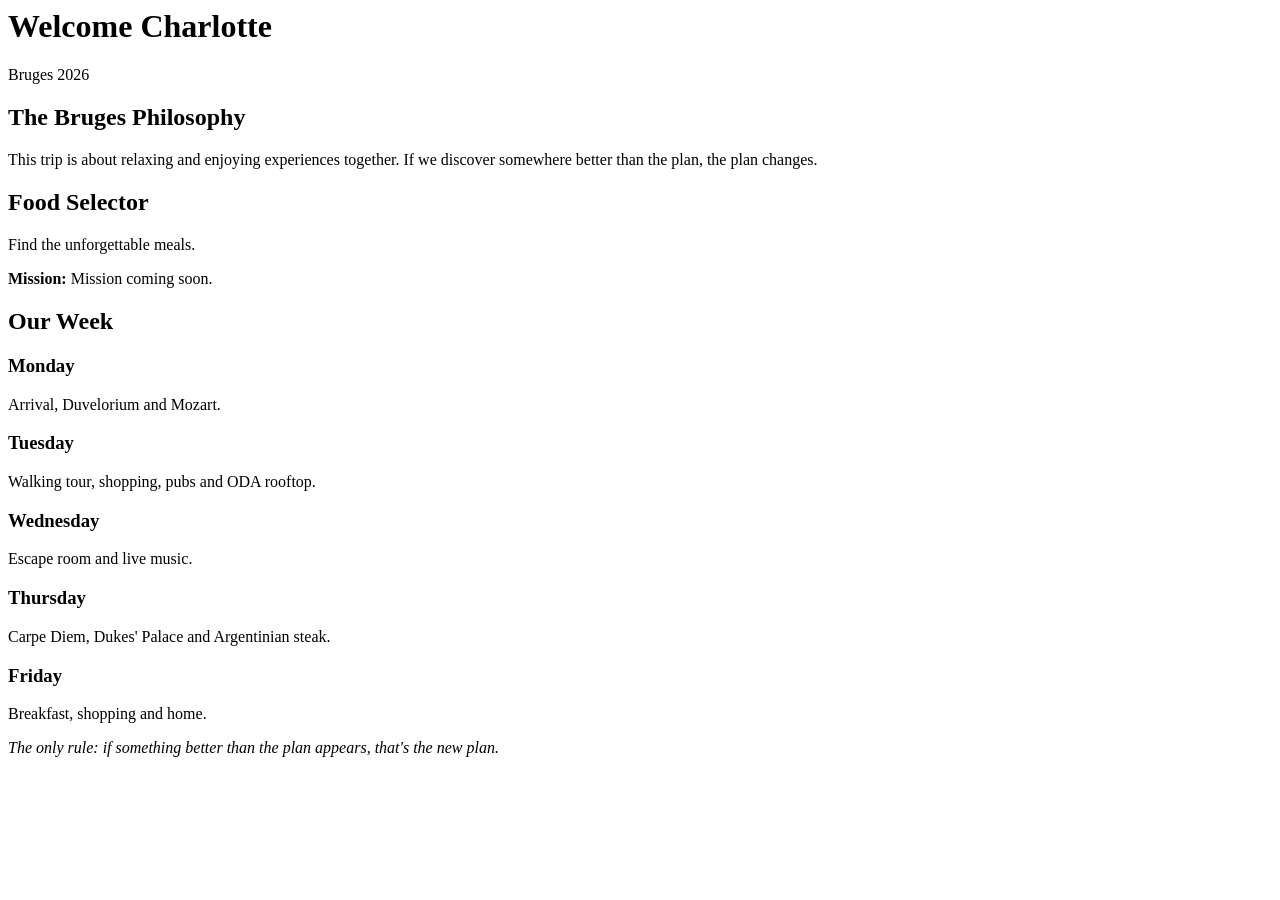
==== charlotte.html @ 6110bd2d "Add files via upload" ====
<html><head><meta name='viewport' content='width=device-width,initial-scale=1'><link rel='stylesheet' href='assets/style.css'><title>Charlotte</title></head><body><div class='hero'><div class='overlay'><h1>Welcome Charlotte</h1><p>Bruges 2026</p></div></div><main><section><h2>The Bruges Philosophy</h2><p>This trip is about relaxing and enjoying experiences together. If we discover somewhere better than the plan, the plan changes.</p></section><section><h2>Food Selector</h2><p>Find the unforgettable meals.</p><p><b>Mission:</b> Mission coming soon.</p></section><section><h2>Our Week</h2><div class='day'><h3>Monday</h3><p>Arrival, Duvelorium and Mozart.</p></div><div class='day'><h3>Tuesday</h3><p>Walking tour, shopping, pubs and ODA rooftop.</p></div><div class='day'><h3>Wednesday</h3><p>Escape room and live music.</p></div><div class='day'><h3>Thursday</h3><p>Carpe Diem, Dukes' Palace and Argentinian steak.</p></div><div class='day'><h3>Friday</h3><p>Breakfast, shopping and home.</p></div></section><footer><em>The only rule: if something better than the plan appears, that's the new plan.</em></footer></main></body></html>
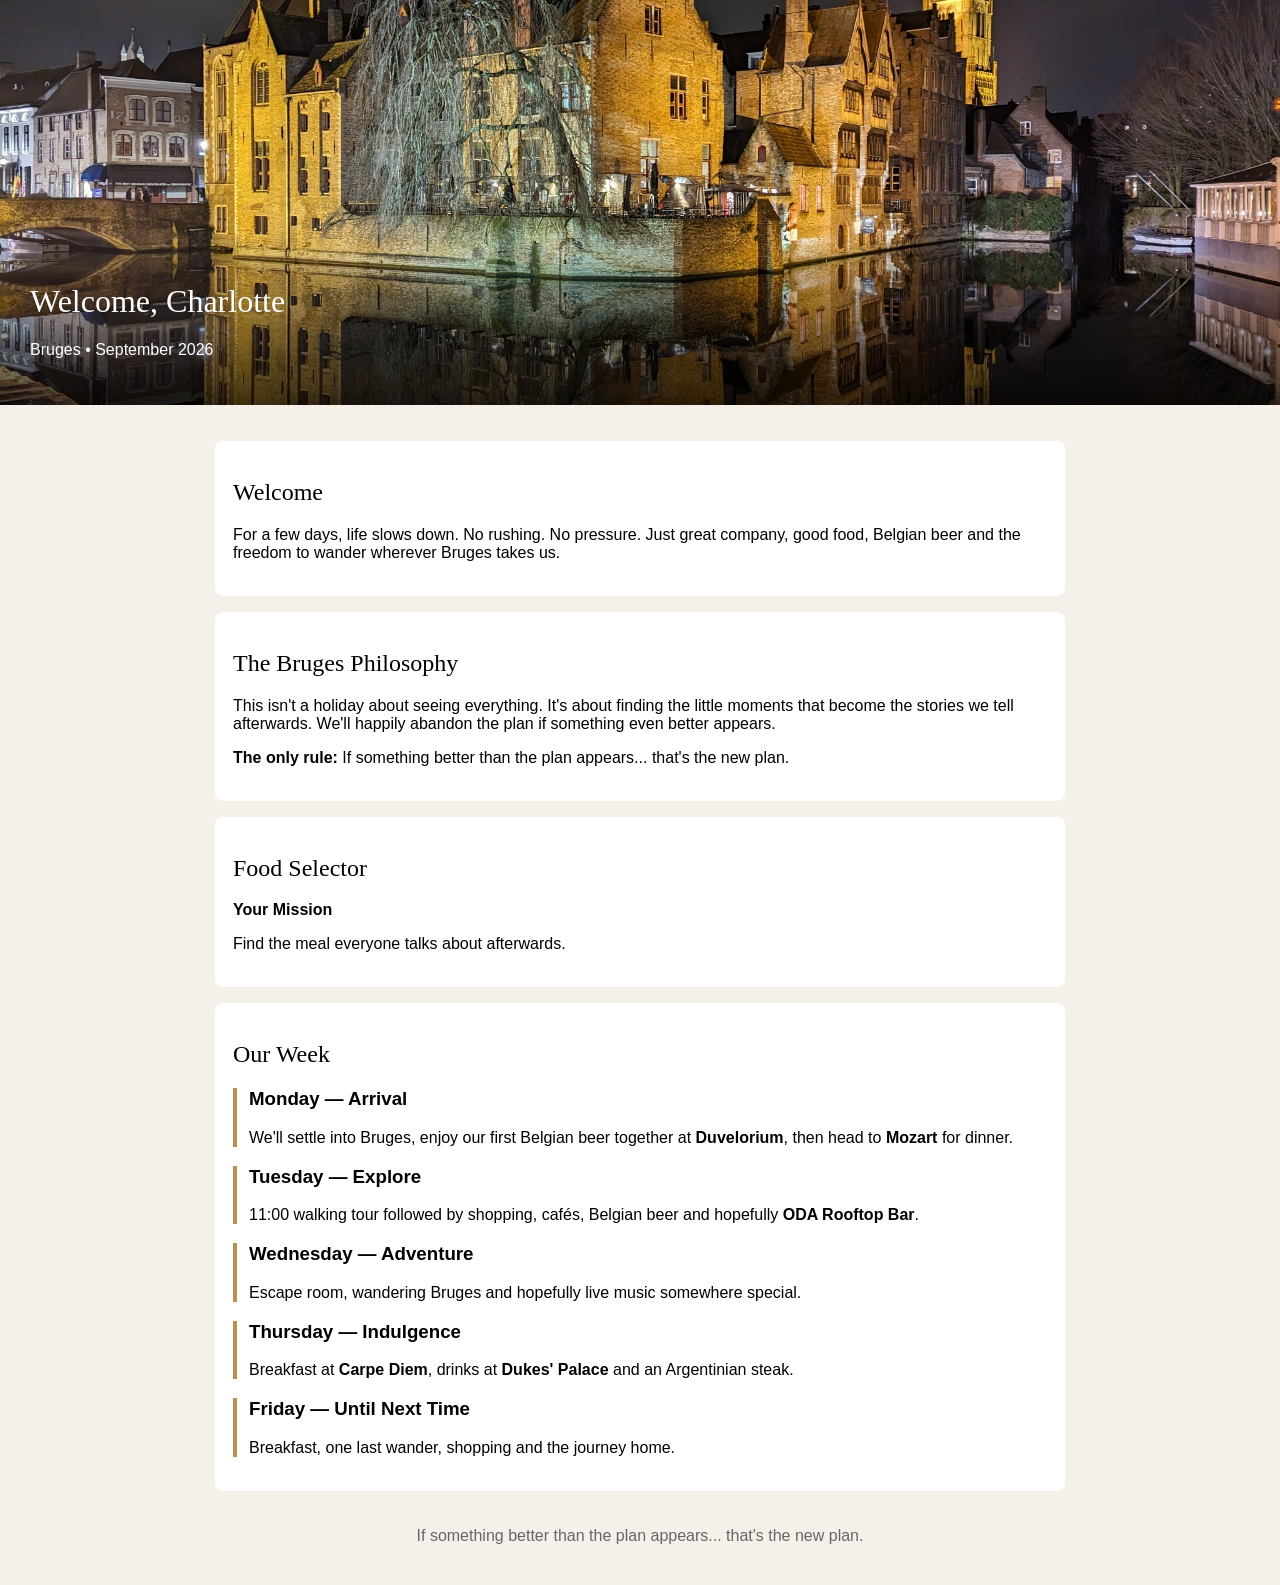
==== commit f17ae179: "Add files via upload" ====
--- a/charlotte.html
+++ b/charlotte.html
@@ -1 +1 @@
-<html><head><meta name='viewport' content='width=device-width,initial-scale=1'><link rel='stylesheet' href='assets/style.css'><title>Charlotte</title></head><body><div class='hero'><div class='overlay'><h1>Welcome Charlotte</h1><p>Bruges 2026</p></div></div><main><section><h2>The Bruges Philosophy</h2><p>This trip is about relaxing and enjoying experiences together. If we discover somewhere better than the plan, the plan changes.</p></section><section><h2>Food Selector</h2><p>Find the unforgettable meals.</p><p><b>Mission:</b> Mission coming soon.</p></section><section><h2>Our Week</h2><div class='day'><h3>Monday</h3><p>Arrival, Duvelorium and Mozart.</p></div><div class='day'><h3>Tuesday</h3><p>Walking tour, shopping, pubs and ODA rooftop.</p></div><div class='day'><h3>Wednesday</h3><p>Escape room and live music.</p></div><div class='day'><h3>Thursday</h3><p>Carpe Diem, Dukes' Palace and Argentinian steak.</p></div><div class='day'><h3>Friday</h3><p>Breakfast, shopping and home.</p></div></section><footer><em>The only rule: if something better than the plan appears, that's the new plan.</em></footer></main></body></html>+<!doctype html><html><head><meta charset='utf-8'><meta name='viewport' content='width=device-width,initial-scale=1'><link rel='stylesheet' href='assets/style.css'><title>Charlotte</title></head><body><div class='hero'><div class='overlay'><h1>Welcome, Charlotte</h1><p>Bruges • September 2026</p></div></div><main><section><h2>Welcome</h2><p>For a few days, life slows down. No rushing. No pressure. Just great company, good food, Belgian beer and the freedom to wander wherever Bruges takes us.</p></section><section><h2>The Bruges Philosophy</h2><p>This isn't a holiday about seeing everything. It's about finding the little moments that become the stories we tell afterwards. We'll happily abandon the plan if something even better appears.</p><p><strong>The only rule:</strong> If something better than the plan appears... that's the new plan.</p></section><section><h2>Food Selector</h2><p><strong>Your Mission</strong></p><p>Find the meal everyone talks about afterwards.</p></section><section><h2>Our Week</h2><div class='day'><h3>Monday — Arrival</h3><p>We'll settle into Bruges, enjoy our first Belgian beer together at <strong>Duvelorium</strong>, then head to <strong>Mozart</strong> for dinner.</p></div><div class='day'><h3>Tuesday — Explore</h3><p>11:00 walking tour followed by shopping, cafés, Belgian beer and hopefully <strong>ODA Rooftop Bar</strong>.</p></div><div class='day'><h3>Wednesday — Adventure</h3><p>Escape room, wandering Bruges and hopefully live music somewhere special.</p></div><div class='day'><h3>Thursday — Indulgence</h3><p>Breakfast at <strong>Carpe Diem</strong>, drinks at <strong>Dukes' Palace</strong> and an Argentinian steak.</p></div><div class='day'><h3>Friday — Until Next Time</h3><p>Breakfast, one last wander, shopping and the journey home.</p></div></section><footer>If something better than the plan appears... that's the new plan.</footer></main></body></html>
--- a/assets/style.css
+++ b/assets/style.css
@@ -0,0 +1 @@
+body{margin:0;background:#f5f1ea;font-family:Arial} .hero{height:45vh;background:url('images/hero.jpg') center/cover;display:flex;align-items:end}.overlay{background:linear-gradient(transparent,rgba(0,0,0,.7));width:100%;padding:30px;color:#fff}main{max-width:850px;margin:auto;padding:20px}section{background:#fff;padding:18px;margin:16px 0;border-radius:8px}h1,h2{font-family:Georgia,serif;font-weight:400}.day{border-left:4px solid #b6924d;padding-left:12px;margin:12px 0}footer{text-align:center;padding:20px;color:#666}
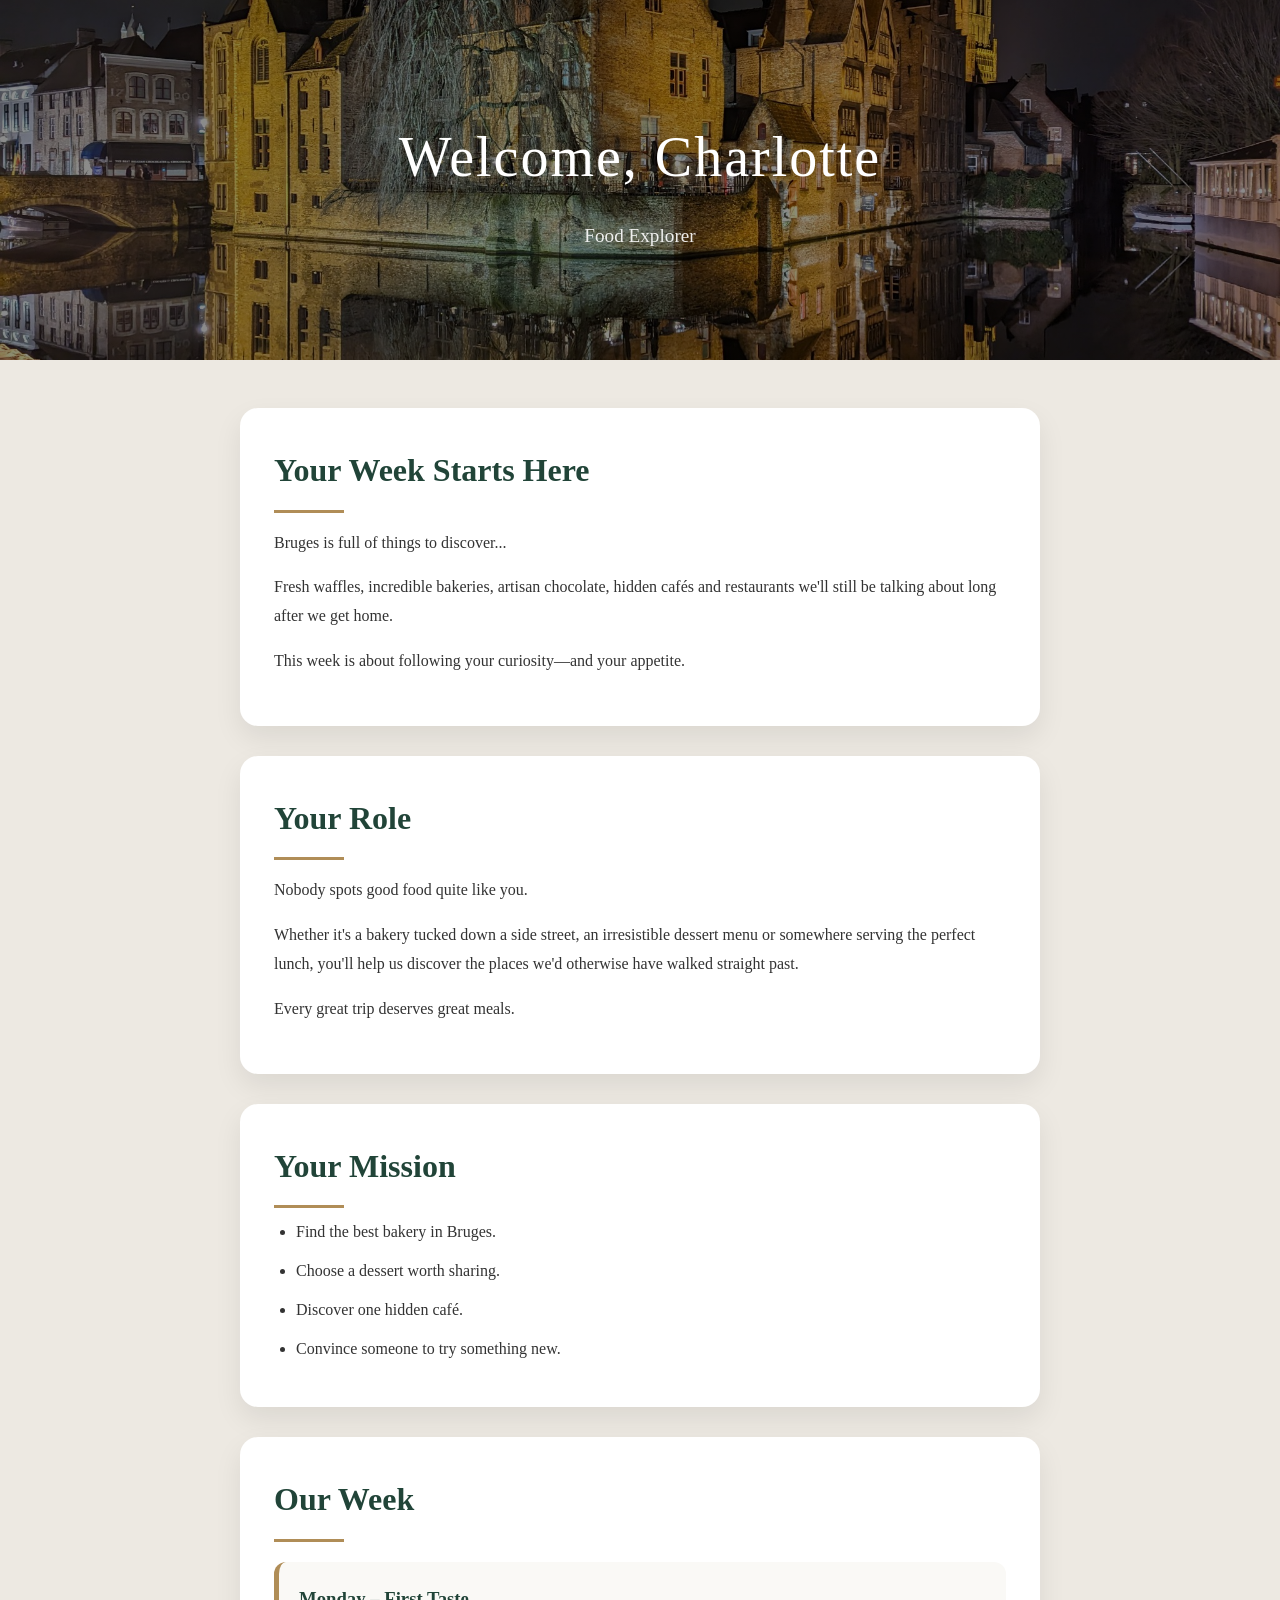
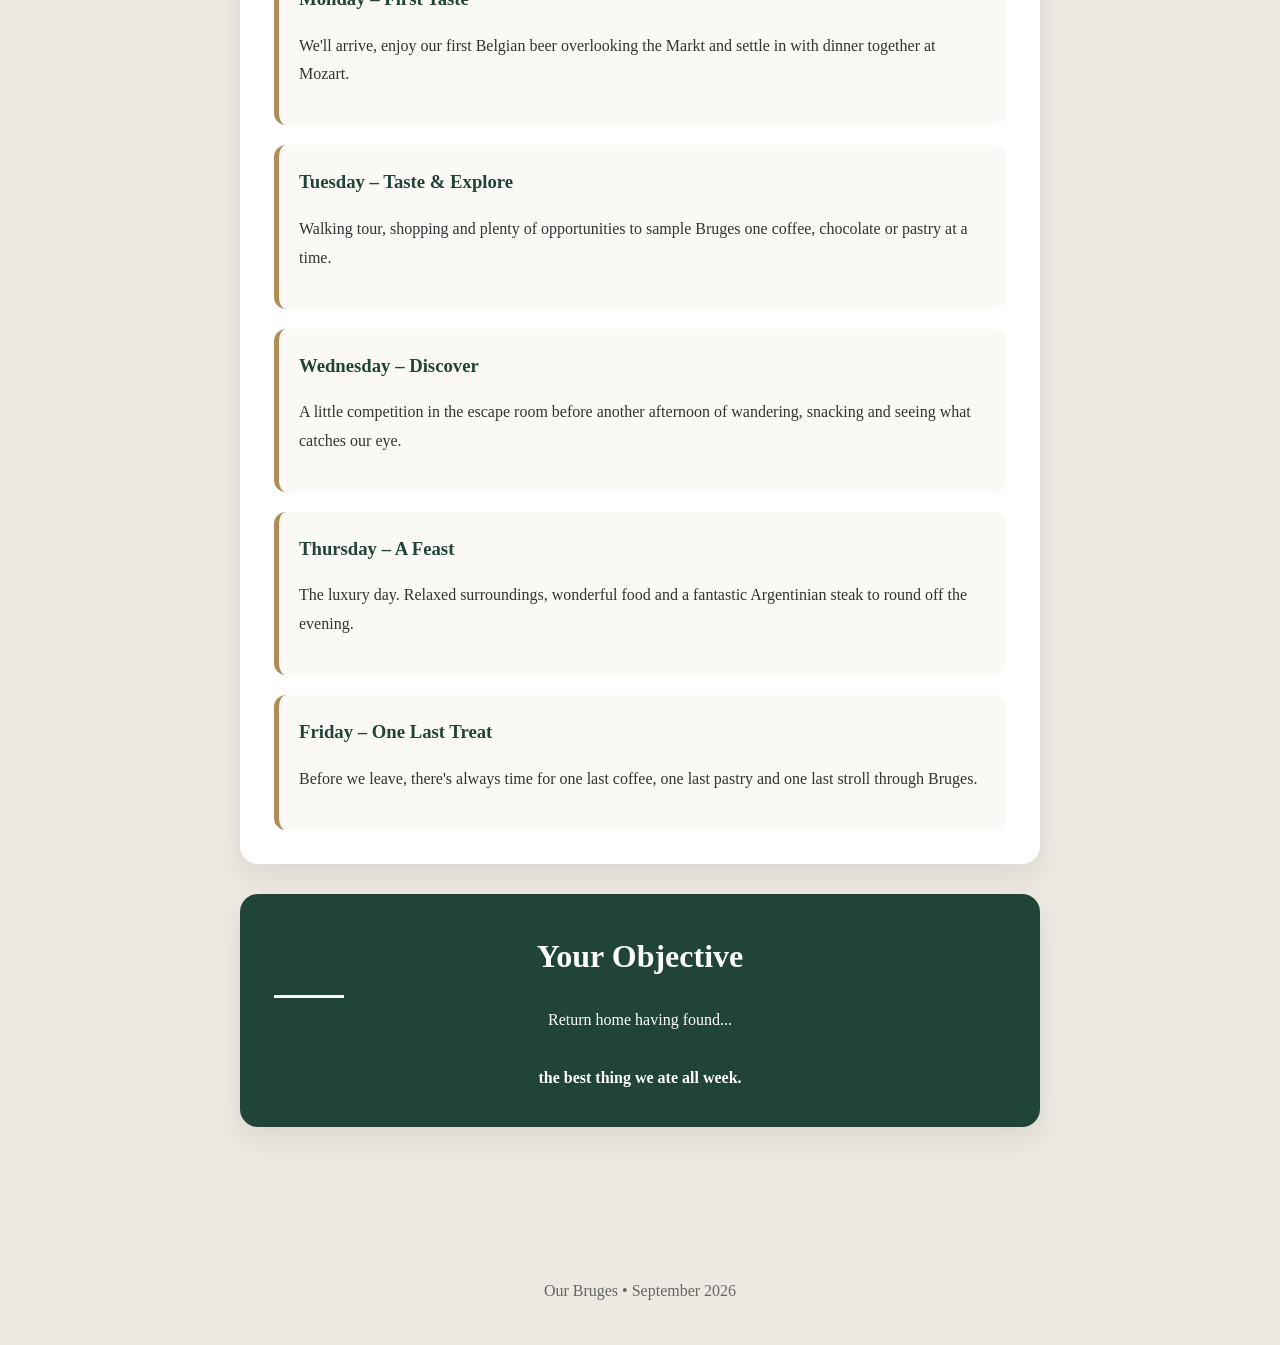
==== commit bf6e1da3: "Update charlotte.html" ====
--- a/charlotte.html
+++ b/charlotte.html
@@ -1 +1,137 @@
-<!doctype html><html><head><meta charset='utf-8'><meta name='viewport' content='width=device-width,initial-scale=1'><link rel='stylesheet' href='assets/style.css'><title>Charlotte</title></head><body><div class='hero'><div class='overlay'><h1>Welcome, Charlotte</h1><p>Bruges • September 2026</p></div></div><main><section><h2>Welcome</h2><p>For a few days, life slows down. No rushing. No pressure. Just great company, good food, Belgian beer and the freedom to wander wherever Bruges takes us.</p></section><section><h2>The Bruges Philosophy</h2><p>This isn't a holiday about seeing everything. It's about finding the little moments that become the stories we tell afterwards. We'll happily abandon the plan if something even better appears.</p><p><strong>The only rule:</strong> If something better than the plan appears... that's the new plan.</p></section><section><h2>Food Selector</h2><p><strong>Your Mission</strong></p><p>Find the meal everyone talks about afterwards.</p></section><section><h2>Our Week</h2><div class='day'><h3>Monday — Arrival</h3><p>We'll settle into Bruges, enjoy our first Belgian beer together at <strong>Duvelorium</strong>, then head to <strong>Mozart</strong> for dinner.</p></div><div class='day'><h3>Tuesday — Explore</h3><p>11:00 walking tour followed by shopping, cafés, Belgian beer and hopefully <strong>ODA Rooftop Bar</strong>.</p></div><div class='day'><h3>Wednesday — Adventure</h3><p>Escape room, wandering Bruges and hopefully live music somewhere special.</p></div><div class='day'><h3>Thursday — Indulgence</h3><p>Breakfast at <strong>Carpe Diem</strong>, drinks at <strong>Dukes' Palace</strong> and an Argentinian steak.</p></div><div class='day'><h3>Friday — Until Next Time</h3><p>Breakfast, one last wander, shopping and the journey home.</p></div></section><footer>If something better than the plan appears... that's the new plan.</footer></main></body></html>+<!DOCTYPE html>
+<html lang="en">
+
+<head>
+    <meta charset="UTF-8">
+    <meta name="viewport" content="width=device-width, initial-scale=1.0">
+    <title>Charlotte | Our Bruges</title>
+    <link rel="stylesheet" href="assets/style.css">
+</head>
+
+<body>
+
+<header class="hero">
+    <div>
+        <h1>Welcome, Charlotte</h1>
+        <p>Food Explorer</p>
+    </div>
+</header>
+
+<main>
+
+<section class="card">
+
+<h2>Your Week Starts Here</h2>
+
+<p>
+Bruges is full of things to discover...
+</p>
+
+<p>
+Fresh waffles, incredible bakeries, artisan chocolate, hidden cafés and restaurants we'll still be talking about long after we get home.
+</p>
+
+<p>
+This week is about following your curiosity—and your appetite.
+</p>
+
+</section>
+
+<section class="card">
+
+<h2>Your Role</h2>
+
+<p>
+Nobody spots good food quite like you.
+</p>
+
+<p>
+Whether it's a bakery tucked down a side street, an irresistible dessert menu or somewhere serving the perfect lunch, you'll help us discover the places we'd otherwise have walked straight past.
+</p>
+
+<p>
+Every great trip deserves great meals.
+</p>
+
+</section>
+
+<section class="card">
+
+<h2>Your Mission</h2>
+
+<ul>
+<li>Find the best bakery in Bruges.</li>
+<li>Choose a dessert worth sharing.</li>
+<li>Discover one hidden café.</li>
+<li>Convince someone to try something new.</li>
+</ul>
+
+</section>
+
+<section class="card">
+
+<h2>Our Week</h2>
+
+<div class="day-card">
+<h3>Monday – First Taste</h3>
+<p>
+We'll arrive, enjoy our first Belgian beer overlooking the Markt and settle in with dinner together at Mozart.
+</p>
+</div>
+
+<div class="day-card">
+<h3>Tuesday – Taste & Explore</h3>
+<p>
+Walking tour, shopping and plenty of opportunities to sample Bruges one coffee, chocolate or pastry at a time.
+</p>
+</div>
+
+<div class="day-card">
+<h3>Wednesday – Discover</h3>
+<p>
+A little competition in the escape room before another afternoon of wandering, snacking and seeing what catches our eye.
+</p>
+</div>
+
+<div class="day-card">
+<h3>Thursday – A Feast</h3>
+<p>
+The luxury day. Relaxed surroundings, wonderful food and a fantastic Argentinian steak to round off the evening.
+</p>
+</div>
+
+<div class="day-card">
+<h3>Friday – One Last Treat</h3>
+<p>
+Before we leave, there's always time for one last coffee, one last pastry and one last stroll through Bruges.
+</p>
+</div>
+
+</section>
+
+<section class="highlight">
+
+<h2>Your Objective</h2>
+
+<p>
+
+Return home having found...
+
+<br><br>
+
+<strong>the best thing we ate all week.</strong>
+
+</p>
+
+</section>
+
+</main>
+
+<footer>
+
+Our Bruges • September 2026
+
+</footer>
+
+</body>
+</html>
--- a/assets/style.css
+++ b/assets/style.css
@@ -1 +1,22 @@
-body{margin:0;background:#f5f1ea;font-family:Arial} .hero{height:45vh;background:url('images/hero.jpg') center/cover;display:flex;align-items:end}.overlay{background:linear-gradient(transparent,rgba(0,0,0,.7));width:100%;padding:30px;color:#fff}main{max-width:850px;margin:auto;padding:20px}section{background:#fff;padding:18px;margin:16px 0;border-radius:8px}h1,h2{font-family:Georgia,serif;font-weight:400}.day{border-left:4px solid #b6924d;padding-left:12px;margin:12px 0}footer{text-align:center;padding:20px;color:#666}+/* Our Bruges V2 */
+*{margin:0;padding:0;box-sizing:border-box}
+body{font-family:Georgia,"Times New Roman",serif;background:#ede9e2;color:#333;line-height:1.8}
+.hero{height:360px;background:linear-gradient(rgba(0,0,0,.45),rgba(0,0,0,.45)),url(hero.jpg);background-size:cover;background-position:center;display:flex;justify-content:center;align-items:center;text-align:center;color:#fff}
+.hero h1{font-size:3.5rem;letter-spacing:2px;font-weight:400}
+.hero p{margin-top:.7rem;font-size:1.2rem;opacity:.9}
+main{max-width:840px;margin:auto;padding:48px 20px 80px}
+.card,.highlight{background:#fff;border-radius:18px;padding:34px;margin-bottom:30px;box-shadow:0 12px 28px rgba(0,0,0,.08)}
+.card h2,.highlight h2{font-size:2rem;color:#214438;margin-bottom:8px}
+.card h2:after,.highlight h2:after{content:"";display:block;width:70px;height:3px;background:#b08d57;margin-top:10px}
+.card p{margin:16px 0}
+.card ul{padding-left:22px}
+.card li{margin:10px 0}
+.day-card{background:#faf9f6;border-left:5px solid #b08d57;border-radius:12px;padding:20px;margin-top:20px}
+.day-card h3{color:#214438;margin-bottom:8px}
+.button{display:block;background:#fff;text-decoration:none;color:#333;padding:22px;border-radius:14px;margin:16px 0;box-shadow:0 8px 20px rgba(0,0,0,.08)}
+.button:hover{transform:translateY(-3px)}
+.highlight{text-align:center;background:#214438;color:#fff}
+.highlight h2{color:#fff}
+.highlight h2:after{background:#fff}
+footer{text-align:center;color:#666;padding:40px}
+@media(max-width:700px){.hero{height:260px}.hero h1{font-size:2.4rem}.card,.highlight{padding:24px}}
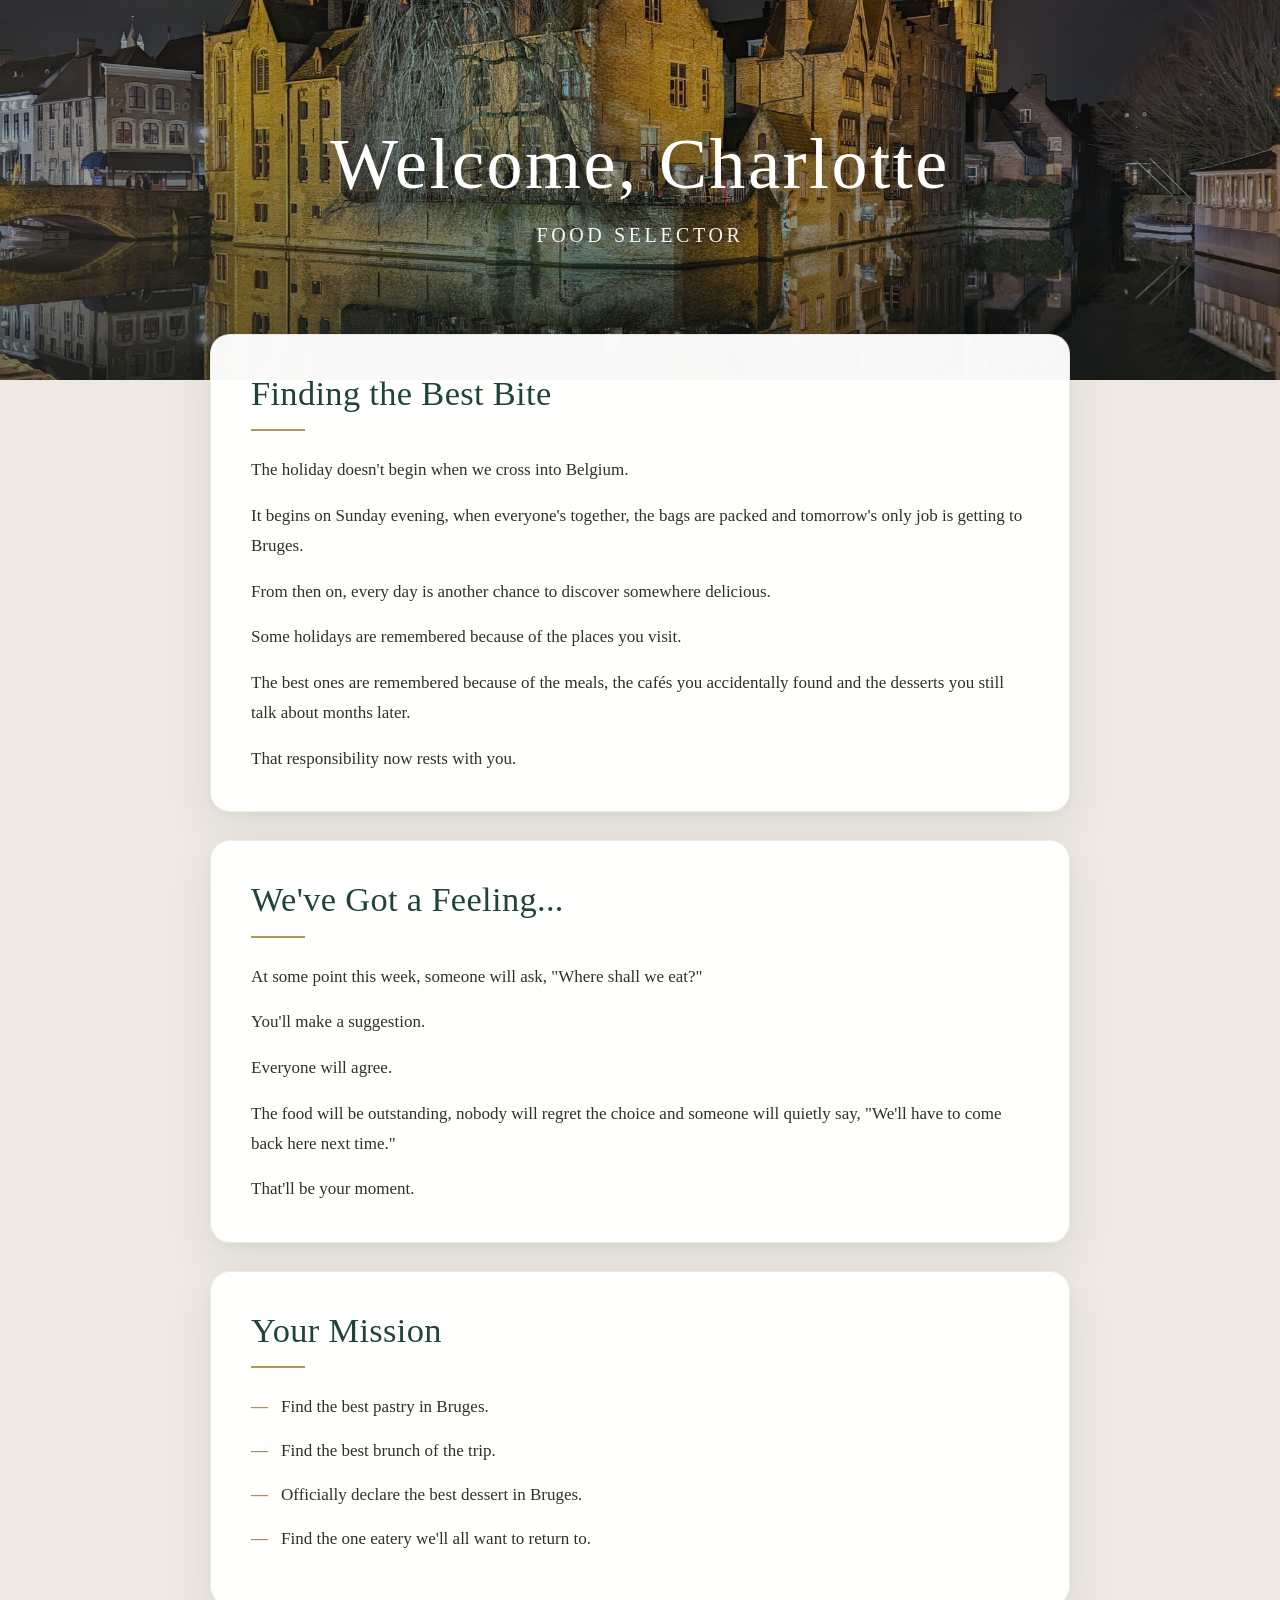
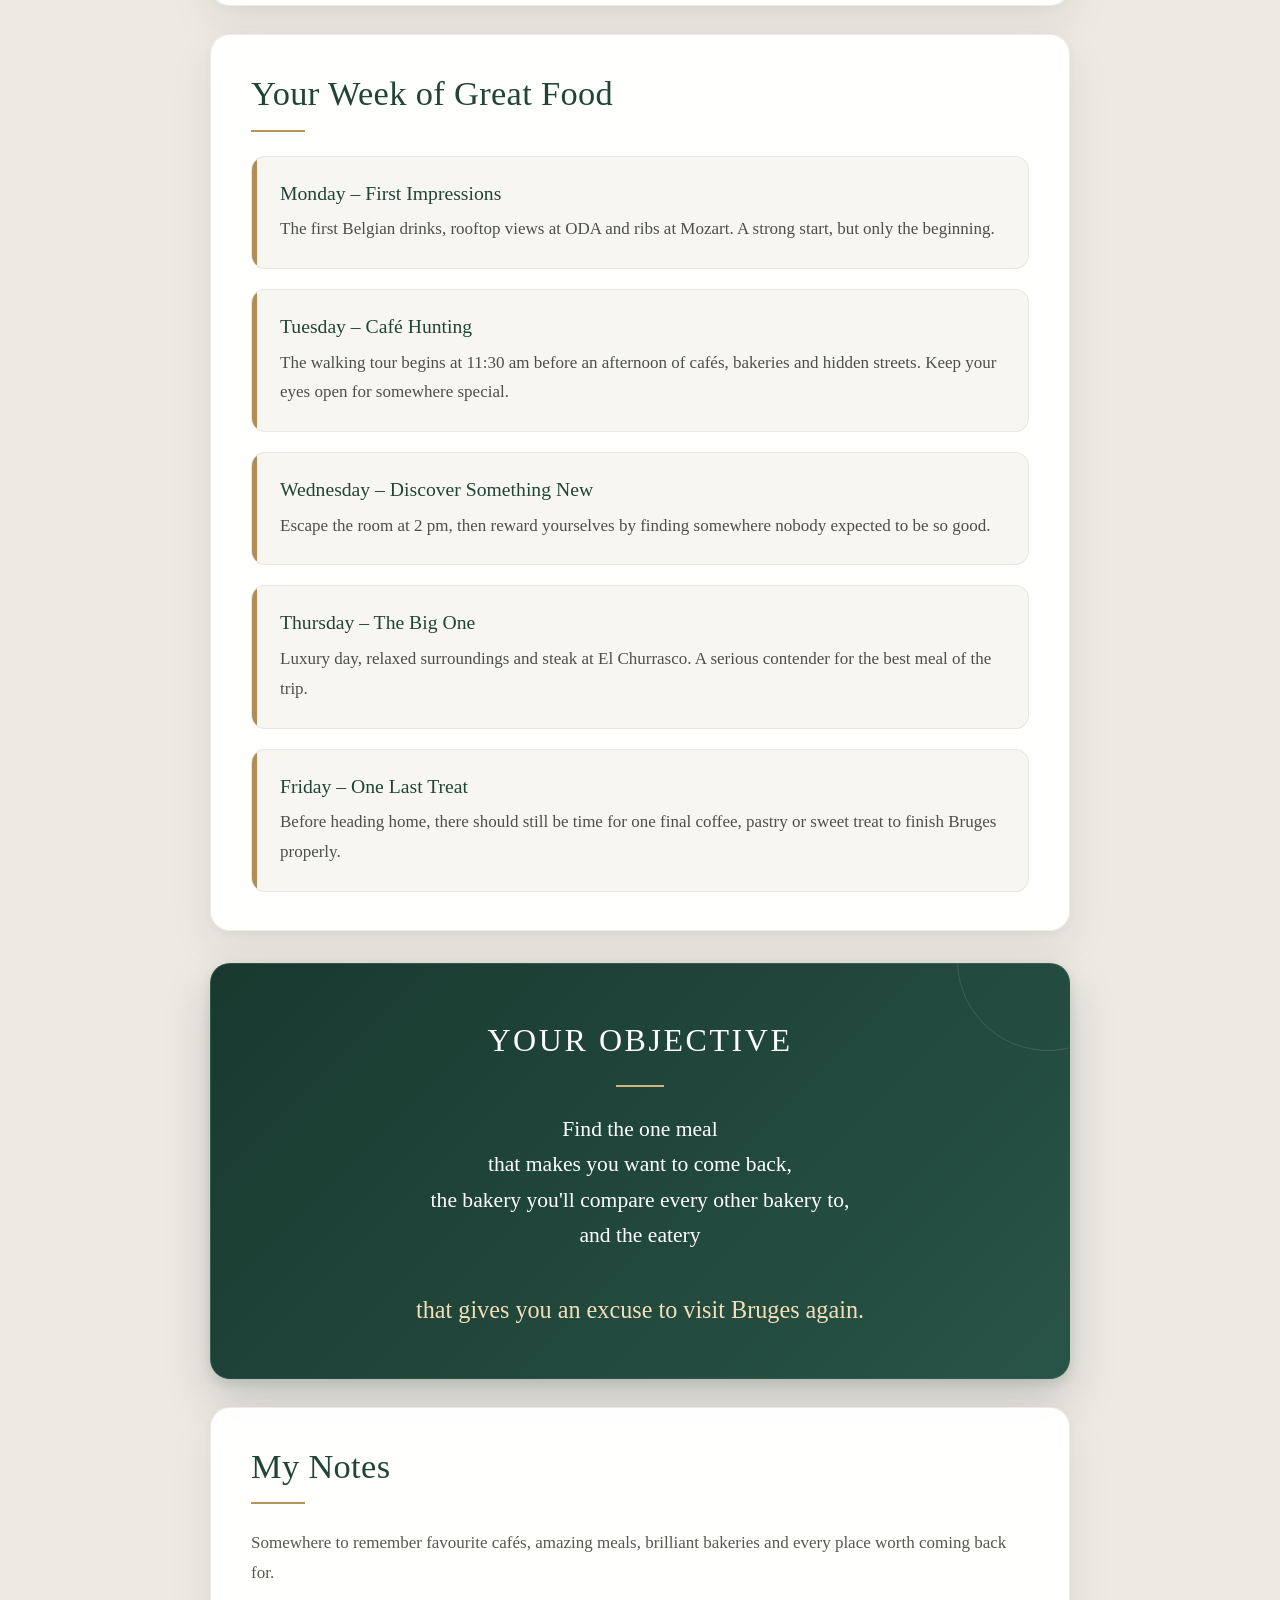
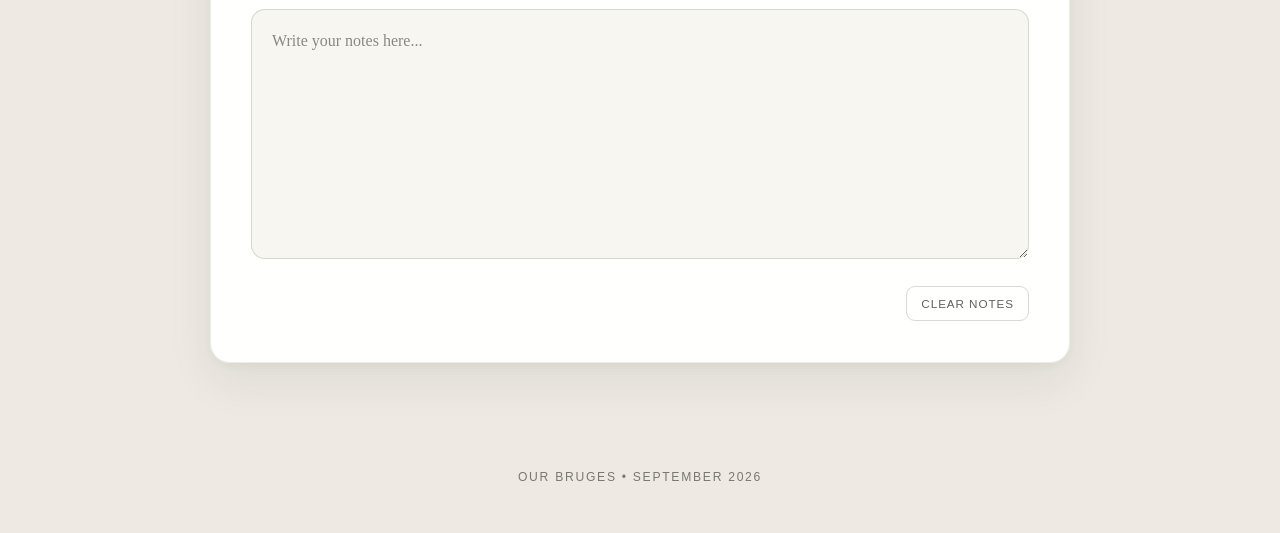
==== commit b1baa982: "Update charlotte.html" ====
--- a/charlotte.html
+++ b/charlotte.html
@@ -1,9 +1,8 @@
 <!DOCTYPE html>
 <html lang="en">
-
 <head>
     <meta charset="UTF-8">
-    <meta name="viewport" content="width=device-width, initial-scale=1.0">
+    <meta name="viewport" content="width=device-width, initial-scale=1">
     <title>Charlotte | Our Bruges</title>
     <link rel="stylesheet" href="assets/style.css">
 </head>
@@ -13,125 +12,180 @@
 <header class="hero">
     <div>
         <h1>Welcome, Charlotte</h1>
-        <p>Food Explorer</p>
+        <p>Food Selector</p>
     </div>
 </header>
 
 <main>
 
-<section class="card">
+    <section class="card">
+        <h2>Finding the Best Bite</h2>
 
-<h2>Your Week Starts Here</h2>
+        <p>The holiday doesn't begin when we cross into Belgium.</p>
 
-<p>
-Bruges is full of things to discover...
-</p>
+        <p>It begins on Sunday evening, when everyone's together, the bags are packed and tomorrow's only job is getting to Bruges.</p>
 
-<p>
-Fresh waffles, incredible bakeries, artisan chocolate, hidden cafés and restaurants we'll still be talking about long after we get home.
-</p>
+        <p>From then on, every day is another chance to discover somewhere delicious.</p>
 
-<p>
-This week is about following your curiosity—and your appetite.
-</p>
+        <p>Some holidays are remembered because of the places you visit.</p>
 
-</section>
+        <p>The best ones are remembered because of the meals, the cafés you accidentally found and the desserts you still talk about months later.</p>
 
-<section class="card">
+        <p>That responsibility now rests with you.</p>
+    </section>
 
-<h2>Your Role</h2>
+    <section class="card">
+        <h2>We've Got a Feeling...</h2>
 
-<p>
-Nobody spots good food quite like you.
-</p>
+        <p>At some point this week, someone will ask, "Where shall we eat?"</p>
 
-<p>
-Whether it's a bakery tucked down a side street, an irresistible dessert menu or somewhere serving the perfect lunch, you'll help us discover the places we'd otherwise have walked straight past.
-</p>
+        <p>You'll make a suggestion.</p>
 
-<p>
-Every great trip deserves great meals.
-</p>
+        <p>Everyone will agree.</p>
 
-</section>
+        <p>The food will be outstanding, nobody will regret the choice and someone will quietly say, "We'll have to come back here next time."</p>
 
-<section class="card">
+        <p>That'll be your moment.</p>
+    </section>
 
-<h2>Your Mission</h2>
+    <section class="card">
+        <h2>Your Mission</h2>
 
-<ul>
-<li>Find the best bakery in Bruges.</li>
-<li>Choose a dessert worth sharing.</li>
-<li>Discover one hidden café.</li>
-<li>Convince someone to try something new.</li>
-</ul>
+        <ul>
+            <li>Find the best pastry in Bruges.</li>
+            <li>Find the best brunch of the trip.</li>
+            <li>Officially declare the best dessert in Bruges.</li>
+            <li>Find the one eatery we'll all want to return to.</li>
+        </ul>
+    </section>
 
-</section>
+    <section class="card">
+        <h2>Your Week of Great Food</h2>
 
-<section class="card">
+        <div class="day-card">
+            <h3>Monday – First Impressions</h3>
+            <p>The first Belgian drinks, rooftop views at ODA and ribs at Mozart. A strong start, but only the beginning.</p>
+        </div>
 
-<h2>Our Week</h2>
+        <div class="day-card">
+            <h3>Tuesday – Café Hunting</h3>
+            <p>The walking tour begins at 11:30 am before an afternoon of cafés, bakeries and hidden streets. Keep your eyes open for somewhere special.</p>
+        </div>
 
-<div class="day-card">
-<h3>Monday – First Taste</h3>
-<p>
-We'll arrive, enjoy our first Belgian beer overlooking the Markt and settle in with dinner together at Mozart.
-</p>
-</div>
+        <div class="day-card">
+            <h3>Wednesday – Discover Something New</h3>
+            <p>Escape the room at 2 pm, then reward yourselves by finding somewhere nobody expected to be so good.</p>
+        </div>
 
-<div class="day-card">
-<h3>Tuesday – Taste & Explore</h3>
-<p>
-Walking tour, shopping and plenty of opportunities to sample Bruges one coffee, chocolate or pastry at a time.
-</p>
-</div>
+        <div class="day-card">
+            <h3>Thursday – The Big One</h3>
+            <p>Luxury day, relaxed surroundings and steak at El Churrasco. A serious contender for the best meal of the trip.</p>
+        </div>
 
-<div class="day-card">
-<h3>Wednesday – Discover</h3>
-<p>
-A little competition in the escape room before another afternoon of wandering, snacking and seeing what catches our eye.
-</p>
-</div>
+        <div class="day-card">
+            <h3>Friday – One Last Treat</h3>
+            <p>Before heading home, there should still be time for one final coffee, pastry or sweet treat to finish Bruges properly.</p>
+        </div>
+    </section>
 
-<div class="day-card">
-<h3>Thursday – A Feast</h3>
-<p>
-The luxury day. Relaxed surroundings, wonderful food and a fantastic Argentinian steak to round off the evening.
-</p>
-</div>
+    <section class="highlight">
+        <h2>Your Objective</h2>
 
-<div class="day-card">
-<h3>Friday – One Last Treat</h3>
-<p>
-Before we leave, there's always time for one last coffee, one last pastry and one last stroll through Bruges.
-</p>
-</div>
+        <p>
+            Find the one meal
+            <br>
+            that makes you want to come back,
+            <br>
+            the bakery you'll compare every other bakery to,
+            <br>
+            and the eatery
+            <br><br>
+            <strong>that gives you an excuse to visit Bruges again.</strong>
+        </p>
+    </section>
 
-</section>
+    <section class="card notes-card">
+        <h2>My Notes</h2>
 
-<section class="highlight">
+        <p class="notes-intro">
+            Somewhere to remember favourite cafés, amazing meals, brilliant bakeries and every place worth coming back for.
+        </p>
 
-<h2>Your Objective</h2>
+        <label class="visually-hidden" for="personal-notes">
+            Charlotte's Bruges notes
+        </label>
 
-<p>
+        <textarea
+            id="personal-notes"
+            class="notes-box"
+            rows="8"
+            placeholder="Write your notes here..."
+        ></textarea>
 
-Return home having found...
+        <div class="notes-actions">
+            <span
+                id="notes-status"
+                class="notes-status"
+                aria-live="polite"
+            ></span>
 
-<br><br>
-
-<strong>the best thing we ate all week.</strong>
-
-</p>
-
-</section>
+            <button
+                id="clear-notes"
+                class="clear-notes"
+                type="button"
+            >
+                Clear notes
+            </button>
+        </div>
+    </section>
 
 </main>
 
-<footer>
+<footer>Our Bruges • September 2026</footer>
 
-Our Bruges • September 2026
+<script>
+    const notesBox = document.getElementById("personal-notes");
+    const clearButton = document.getElementById("clear-notes");
+    const notesStatus = document.getElementById("notes-status");
 
-</footer>
+    const storageKey = "our-bruges-charlotte-notes";
+
+    notesBox.value = localStorage.getItem(storageKey) || "";
+
+    let saveStatusTimer;
+
+    notesBox.addEventListener("input", function () {
+        localStorage.setItem(storageKey, notesBox.value);
+
+        notesStatus.textContent = "Saved";
+
+        clearTimeout(saveStatusTimer);
+
+        saveStatusTimer = setTimeout(function () {
+            notesStatus.textContent = "";
+        }, 1500);
+    });
+
+    clearButton.addEventListener("click", function () {
+        const confirmed = window.confirm("Clear all of your saved notes?");
+
+        if (!confirmed) {
+            return;
+        }
+
+        notesBox.value = "";
+        localStorage.removeItem(storageKey);
+
+        notesStatus.textContent = "Notes cleared";
+        notesBox.focus();
+
+        clearTimeout(saveStatusTimer);
+
+        saveStatusTimer = setTimeout(function () {
+            notesStatus.textContent = "";
+        }, 1500);
+    });
+</script>
 
 </body>
 </html>
--- a/assets/style.css
+++ b/assets/style.css
@@ -1,22 +1,491 @@
-/* Our Bruges V2 */
-*{margin:0;padding:0;box-sizing:border-box}
-body{font-family:Georgia,"Times New Roman",serif;background:#ede9e2;color:#333;line-height:1.8}
-.hero{height:360px;background:linear-gradient(rgba(0,0,0,.45),rgba(0,0,0,.45)),url(hero.jpg);background-size:cover;background-position:center;display:flex;justify-content:center;align-items:center;text-align:center;color:#fff}
-.hero h1{font-size:3.5rem;letter-spacing:2px;font-weight:400}
-.hero p{margin-top:.7rem;font-size:1.2rem;opacity:.9}
-main{max-width:840px;margin:auto;padding:48px 20px 80px}
-.card,.highlight{background:#fff;border-radius:18px;padding:34px;margin-bottom:30px;box-shadow:0 12px 28px rgba(0,0,0,.08)}
-.card h2,.highlight h2{font-size:2rem;color:#214438;margin-bottom:8px}
-.card h2:after,.highlight h2:after{content:"";display:block;width:70px;height:3px;background:#b08d57;margin-top:10px}
-.card p{margin:16px 0}
-.card ul{padding-left:22px}
-.card li{margin:10px 0}
-.day-card{background:#faf9f6;border-left:5px solid #b08d57;border-radius:12px;padding:20px;margin-top:20px}
-.day-card h3{color:#214438;margin-bottom:8px}
-.button{display:block;background:#fff;text-decoration:none;color:#333;padding:22px;border-radius:14px;margin:16px 0;box-shadow:0 8px 20px rgba(0,0,0,.08)}
-.button:hover{transform:translateY(-3px)}
-.highlight{text-align:center;background:#214438;color:#fff}
-.highlight h2{color:#fff}
-.highlight h2:after{background:#fff}
-footer{text-align:center;color:#666;padding:40px}
-@media(max-width:700px){.hero{height:260px}.hero h1{font-size:2.4rem}.card,.highlight{padding:24px}}
+/* =========================================================
+   OUR BRUGES
+   Shared styling for all personalised pages
+   ========================================================= */
+
+
+/* ---------- Reset ---------- */
+
+* {
+    margin: 0;
+    padding: 0;
+    box-sizing: border-box;
+}
+
+html {
+    scroll-behavior: smooth;
+}
+
+body {
+    background: #eeeae3;
+    color: #2f302d;
+    font-family: Georgia, "Times New Roman", serif;
+    font-size: 17px;
+    line-height: 1.75;
+    -webkit-font-smoothing: antialiased;
+}
+
+
+/* ---------- Hero ---------- */
+
+.hero {
+    min-height: 380px;
+    padding: 48px 24px;
+    display: flex;
+    align-items: center;
+    justify-content: center;
+    text-align: center;
+
+    background:
+        linear-gradient(
+            180deg,
+            rgba(19, 27, 23, 0.28) 0%,
+            rgba(19, 27, 23, 0.62) 100%
+        ),
+        url("hero.jpg");
+
+    background-size: cover;
+    background-position: center;
+    color: #ffffff;
+}
+
+.hero > div {
+    max-width: 760px;
+}
+
+.hero h1 {
+    margin: 0;
+    font-size: clamp(2.6rem, 7vw, 4.5rem);
+    font-weight: 400;
+    line-height: 1.05;
+    letter-spacing: 0.035em;
+    text-shadow: 0 3px 18px rgba(0, 0, 0, 0.3);
+}
+
+.hero p {
+    margin-top: 16px;
+    font-size: clamp(1rem, 2.5vw, 1.25rem);
+    letter-spacing: 0.18em;
+    text-transform: uppercase;
+    opacity: 0.94;
+}
+
+
+/* ---------- Main Layout ---------- */
+
+main {
+    width: min(860px, calc(100% - 32px));
+    margin: -46px auto 0;
+    padding-bottom: 76px;
+    position: relative;
+    z-index: 2;
+}
+
+
+/* ---------- Standard Cards ---------- */
+
+.card {
+    position: relative;
+    margin-bottom: 28px;
+    padding: 38px 40px;
+
+    background: rgba(255, 255, 255, 0.97);
+    border: 1px solid rgba(78, 75, 65, 0.1);
+    border-radius: 20px;
+
+    box-shadow:
+        0 18px 45px rgba(35, 42, 38, 0.08),
+        0 3px 10px rgba(35, 42, 38, 0.04);
+}
+
+.card h2 {
+    color: #214438;
+    font-size: clamp(1.7rem, 4vw, 2.15rem);
+    font-weight: 400;
+    line-height: 1.2;
+    letter-spacing: 0.01em;
+}
+
+.card h2::after {
+    content: "";
+    display: block;
+    width: 54px;
+    height: 2px;
+    margin-top: 15px;
+    margin-bottom: 24px;
+    background: #b6955d;
+}
+
+.card h3 {
+    color: #214438;
+    font-size: 1.25rem;
+    font-weight: 400;
+}
+
+.card p {
+    margin-top: 16px;
+}
+
+.card p:first-of-type {
+    margin-top: 0;
+}
+
+.card strong {
+    color: #214438;
+}
+
+.card ul {
+    list-style: none;
+    margin-top: 8px;
+}
+
+.card li {
+    position: relative;
+    margin: 14px 0;
+    padding-left: 30px;
+}
+
+.card li::before {
+    content: "—";
+    position: absolute;
+    left: 0;
+    top: 0;
+    color: #b08d57;
+    font-weight: 700;
+}
+
+
+/* ---------- Day Cards ---------- */
+
+.day-card {
+    position: relative;
+    margin-top: 20px;
+    padding: 24px 25px 24px 28px;
+
+    background: #f8f6f1;
+    border: 1px solid rgba(64, 73, 67, 0.09);
+    border-radius: 14px;
+    overflow: hidden;
+}
+
+.day-card::before {
+    content: "";
+    position: absolute;
+    inset: 0 auto 0 0;
+    width: 5px;
+    background: #b08d57;
+}
+
+.day-card h3 {
+    margin: 0 0 8px;
+    color: #214438;
+    font-size: 1.23rem;
+    line-height: 1.3;
+}
+
+.day-card p {
+    margin: 0;
+    color: #4d4f4a;
+}
+
+
+/* ---------- Highlight Panel ---------- */
+
+.highlight {
+    position: relative;
+    overflow: hidden;
+    margin-top: 32px;
+    margin-bottom: 28px;
+    padding: 48px 36px;
+
+    background:
+        linear-gradient(
+            135deg,
+            #19392f 0%,
+            #285447 100%
+        );
+
+    border: 1px solid rgba(255, 255, 255, 0.08);
+    border-radius: 20px;
+    color: #ffffff;
+    text-align: center;
+
+    box-shadow:
+        0 22px 48px rgba(23, 57, 47, 0.2),
+        0 4px 12px rgba(23, 57, 47, 0.12);
+}
+
+.highlight::before {
+    content: "";
+    position: absolute;
+    width: 180px;
+    height: 180px;
+    top: -95px;
+    right: -70px;
+    border: 1px solid rgba(255, 255, 255, 0.12);
+    border-radius: 50%;
+}
+
+.highlight h2 {
+    color: #ffffff;
+    font-size: clamp(1.6rem, 4vw, 2rem);
+    font-weight: 400;
+    letter-spacing: 0.08em;
+    text-transform: uppercase;
+}
+
+.highlight h2::after {
+    content: "";
+    display: block;
+    width: 48px;
+    height: 2px;
+    margin: 17px auto 25px;
+    background: #d2b47b;
+}
+
+.highlight p {
+    margin: 0;
+    font-size: clamp(1.1rem, 3vw, 1.35rem);
+    line-height: 1.65;
+}
+
+.highlight strong {
+    color: #f3dfb7;
+    font-size: 1.12em;
+    font-weight: 400;
+}
+
+
+/* ---------- Notes ---------- */
+
+.notes-intro {
+    color: #555750;
+}
+
+.notes-box {
+    width: 100%;
+    min-height: 190px;
+    margin-top: 22px;
+    padding: 18px 20px;
+    resize: vertical;
+
+    background: #f8f6f1;
+    border: 1px solid rgba(64, 73, 67, 0.18);
+    border-radius: 14px;
+
+    color: #2f302d;
+    font-family: Georgia, "Times New Roman", serif;
+    font-size: 1rem;
+    line-height: 1.65;
+
+    transition:
+        border-color 0.2s ease,
+        box-shadow 0.2s ease,
+        background 0.2s ease;
+}
+
+.notes-box::placeholder {
+    color: #888980;
+}
+
+.notes-box:focus {
+    outline: none;
+    background: #ffffff;
+    border-color: rgba(176, 141, 87, 0.8);
+    box-shadow: 0 0 0 4px rgba(176, 141, 87, 0.12);
+}
+
+.notes-actions {
+    min-height: 42px;
+    margin-top: 14px;
+    display: flex;
+    align-items: center;
+    justify-content: space-between;
+    gap: 18px;
+}
+
+.notes-status {
+    color: #687069;
+    font-family: Arial, Helvetica, sans-serif;
+    font-size: 0.76rem;
+    letter-spacing: 0.08em;
+    text-transform: uppercase;
+}
+
+.clear-notes {
+    padding: 10px 14px;
+
+    background: transparent;
+    border: 1px solid rgba(64, 73, 67, 0.2);
+    border-radius: 9px;
+
+    color: #5f625d;
+    cursor: pointer;
+
+    font-family: Arial, Helvetica, sans-serif;
+    font-size: 0.73rem;
+    letter-spacing: 0.08em;
+    text-transform: uppercase;
+
+    transition:
+        background 0.2s ease,
+        border-color 0.2s ease,
+        color 0.2s ease;
+}
+
+.clear-notes:hover,
+.clear-notes:focus {
+    outline: none;
+    background: #f3efe7;
+    border-color: rgba(176, 141, 87, 0.55);
+    color: #214438;
+}
+
+.visually-hidden {
+    position: absolute;
+    width: 1px;
+    height: 1px;
+    padding: 0;
+    margin: -1px;
+    overflow: hidden;
+    clip: rect(0, 0, 0, 0);
+    white-space: nowrap;
+    border: 0;
+}
+
+
+/* ---------- Homepage Buttons ---------- */
+
+.button {
+    display: block;
+    margin: 16px 0;
+    padding: 22px 24px;
+
+    background: #f8f6f1;
+    border: 1px solid rgba(64, 73, 67, 0.1);
+    border-radius: 14px;
+
+    color: #30322e;
+    text-decoration: none;
+
+    box-shadow: 0 6px 18px rgba(35, 42, 38, 0.05);
+
+    transition:
+        transform 0.2s ease,
+        box-shadow 0.2s ease,
+        border-color 0.2s ease;
+}
+
+.button:hover,
+.button:focus {
+    transform: translateY(-2px);
+    border-color: rgba(176, 141, 87, 0.45);
+    box-shadow: 0 12px 26px rgba(35, 42, 38, 0.1);
+}
+
+.button strong {
+    color: #214438;
+    font-size: 1.2rem;
+    font-weight: 400;
+}
+
+.button small {
+    color: #77786f;
+    font-family: Arial, Helvetica, sans-serif;
+    font-size: 0.76rem;
+    letter-spacing: 0.12em;
+    text-transform: uppercase;
+}
+
+
+/* ---------- Footer ---------- */
+
+footer {
+    padding: 0 20px 44px;
+    color: #77786f;
+    font-family: Arial, Helvetica, sans-serif;
+    font-size: 0.76rem;
+    letter-spacing: 0.14em;
+    text-align: center;
+    text-transform: uppercase;
+}
+
+
+/* ---------- Selection ---------- */
+
+::selection {
+    background: #d9c296;
+    color: #1f352e;
+}
+
+
+/* ---------- Mobile ---------- */
+
+@media (max-width: 700px) {
+
+    body {
+        font-size: 16px;
+    }
+
+    .hero {
+        min-height: 310px;
+        padding: 40px 18px 68px;
+        background-position: center;
+    }
+
+    .hero p {
+        margin-top: 13px;
+        letter-spacing: 0.14em;
+    }
+
+    main {
+        width: min(100% - 22px, 860px);
+        margin-top: -38px;
+        padding-bottom: 54px;
+    }
+
+    .card {
+        margin-bottom: 18px;
+        padding: 28px 23px;
+        border-radius: 17px;
+    }
+
+    .card h2::after {
+        margin-bottom: 20px;
+    }
+
+    .day-card {
+        margin-top: 15px;
+        padding: 20px 19px 20px 23px;
+    }
+
+    .highlight {
+        margin-top: 22px;
+        margin-bottom: 18px;
+        padding: 38px 23px;
+        border-radius: 17px;
+    }
+
+    .notes-box {
+        min-height: 175px;
+        padding: 16px;
+    }
+
+}
+
+
+/* ---------- Reduced Motion ---------- */
+
+@media (prefers-reduced-motion: reduce) {
+
+    html {
+        scroll-behavior: auto;
+    }
+
+    .button,
+    .notes-box,
+    .clear-notes {
+        transition: none;
+    }
+
+}
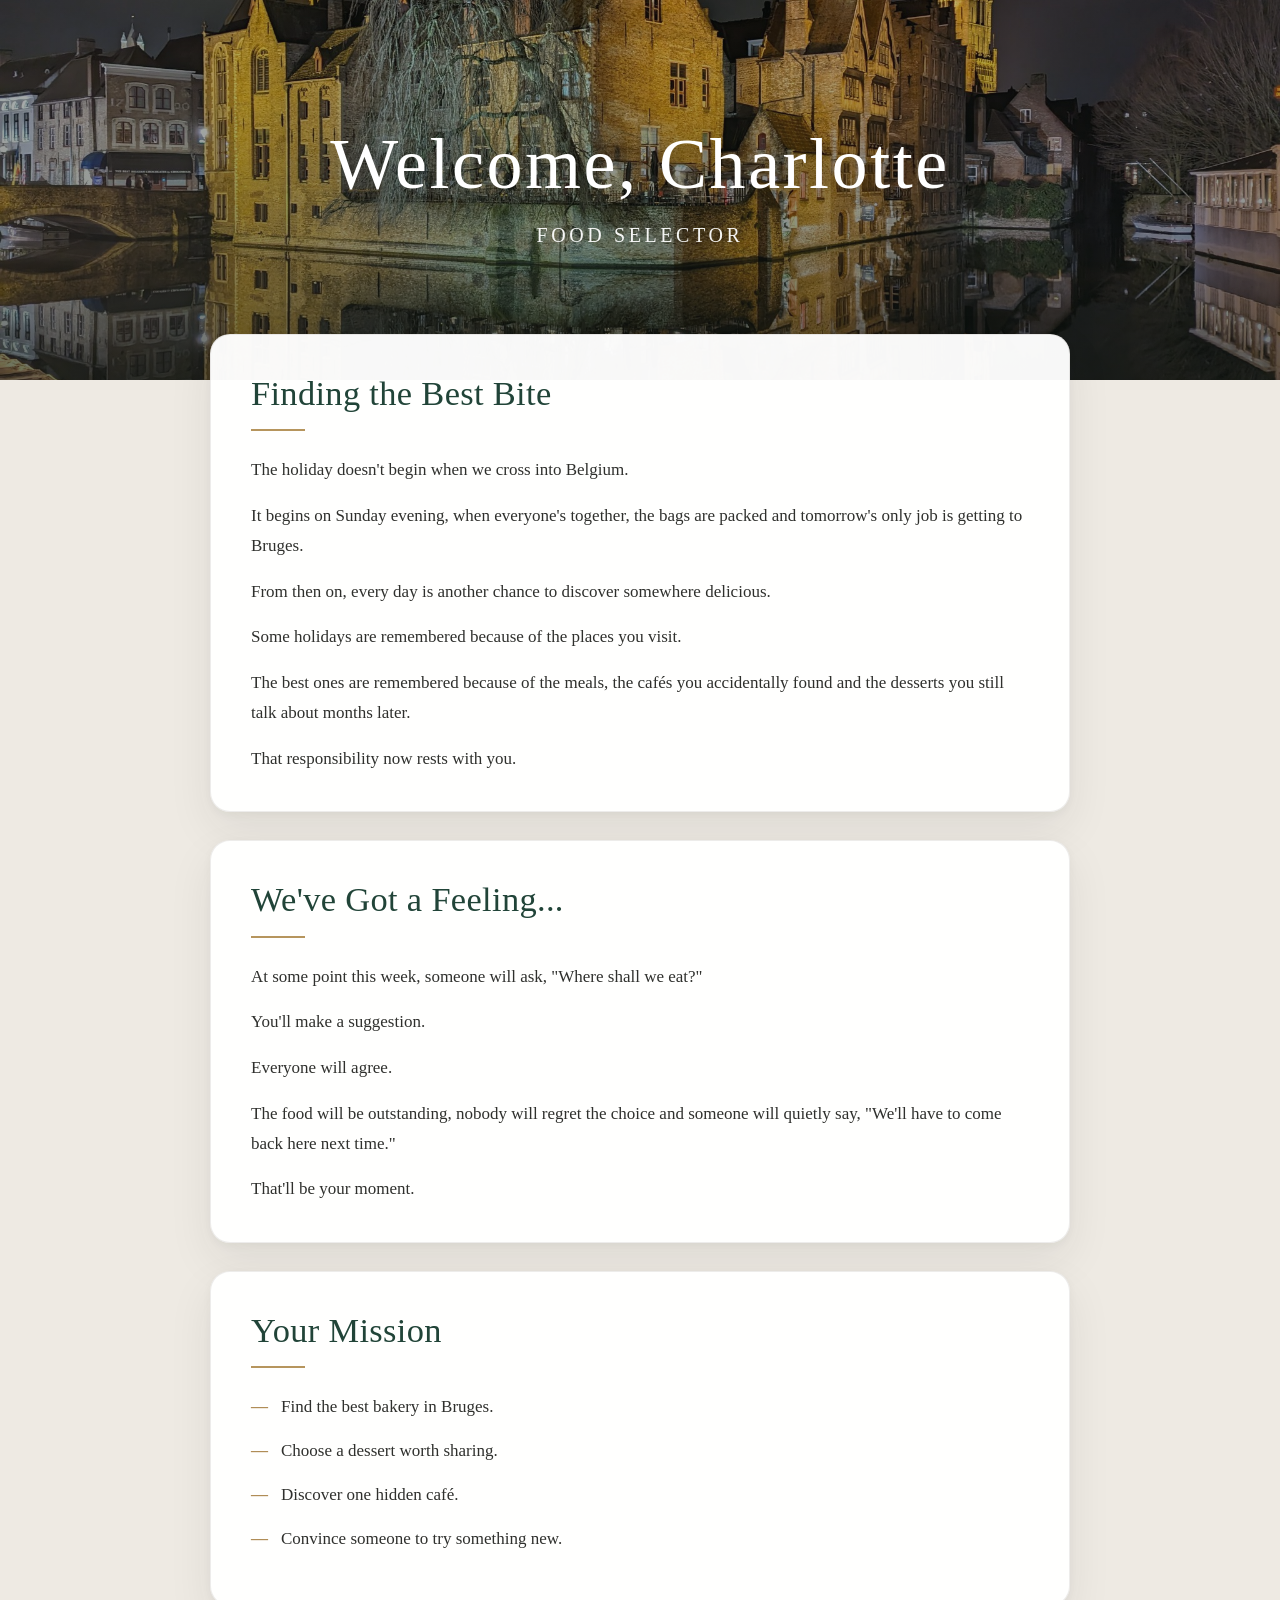
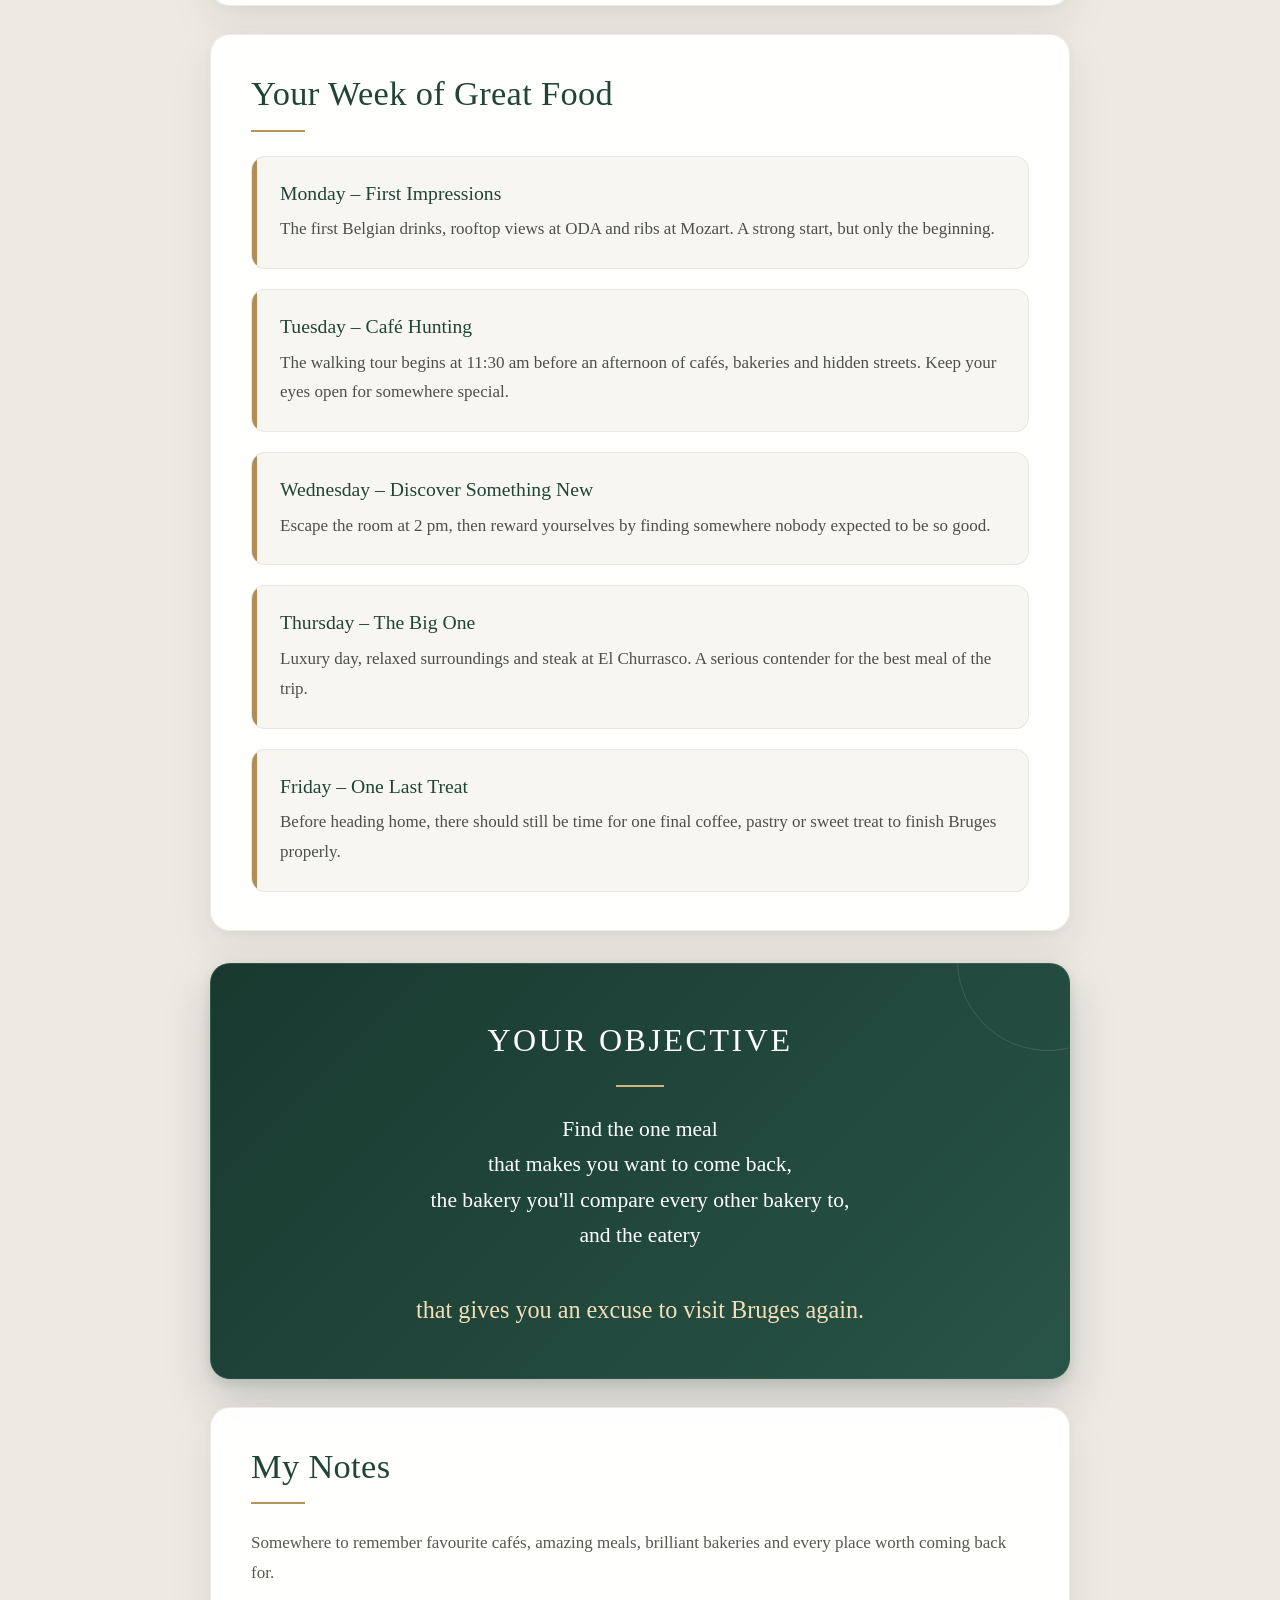
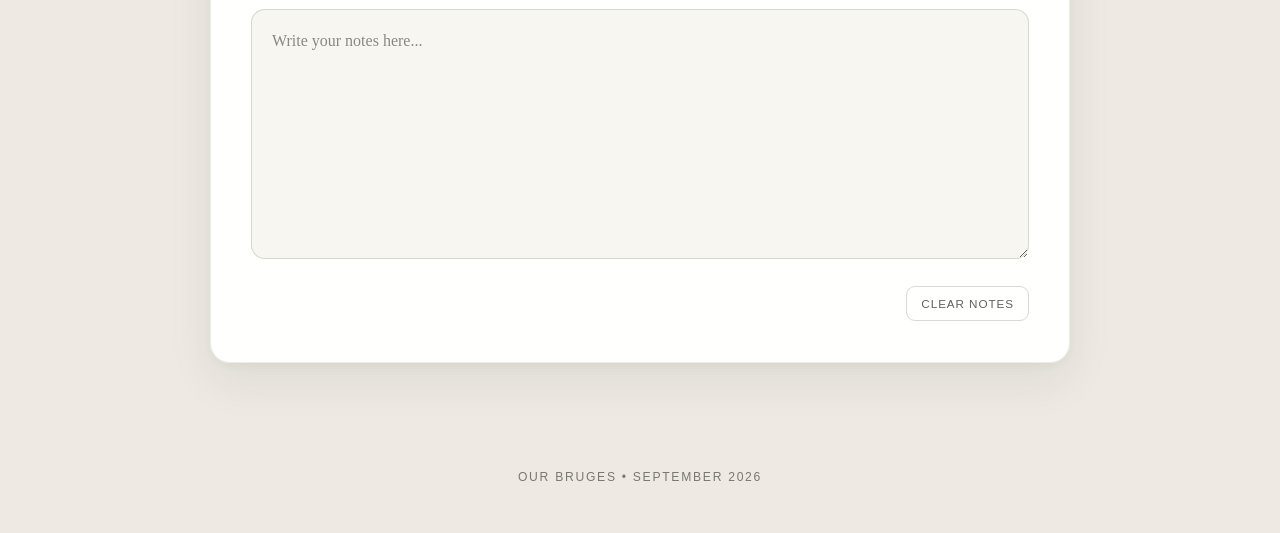
==== commit a0b4e862: "Update charlotte.html" ====
--- a/charlotte.html
+++ b/charlotte.html
@@ -52,10 +52,10 @@
         <h2>Your Mission</h2>
 
         <ul>
-            <li>Find the best pastry in Bruges.</li>
-            <li>Find the best brunch of the trip.</li>
-            <li>Officially declare the best dessert in Bruges.</li>
-            <li>Find the one eatery we'll all want to return to.</li>
+            <li>Find the best bakery in Bruges.</li>
+            <li>Choose a dessert worth sharing.</li>
+            <li>Discover one hidden café.</li>
+            <li>Convince someone to try something new.</li>
         </ul>
     </section>
 
